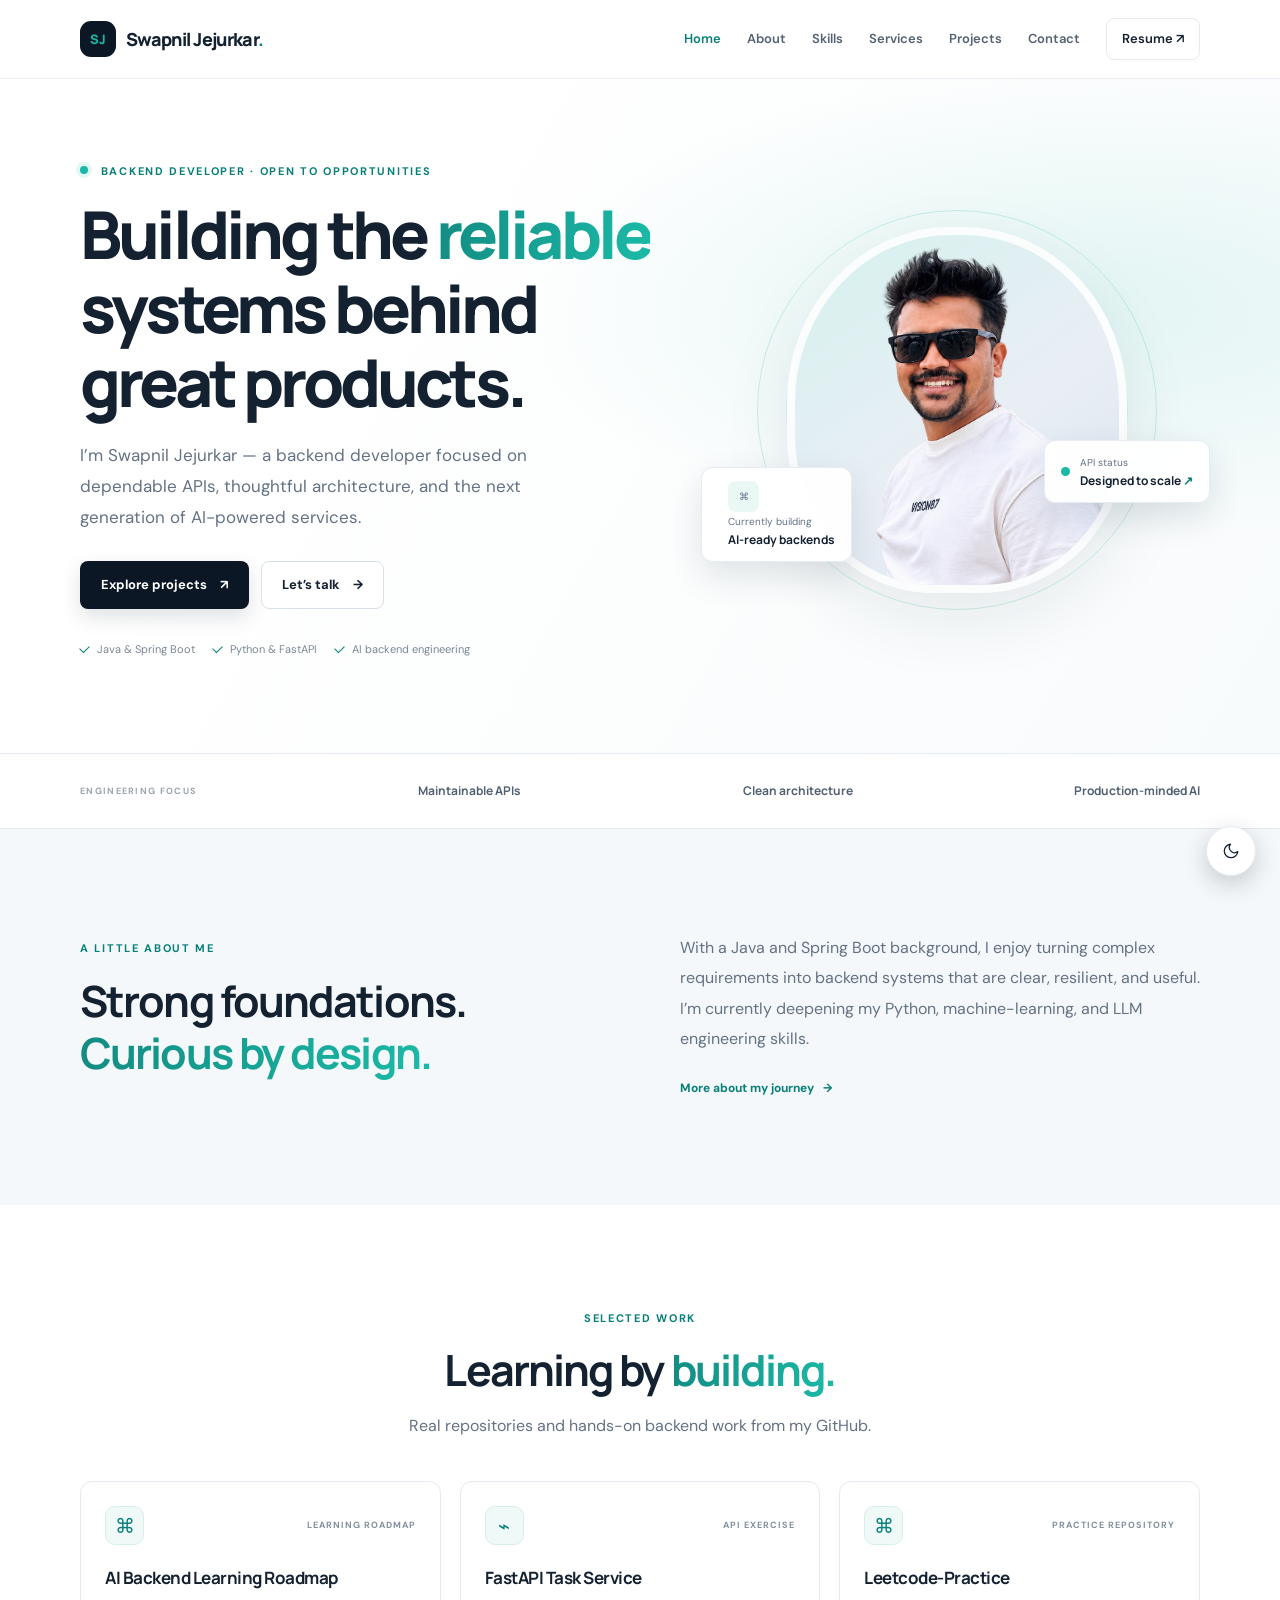
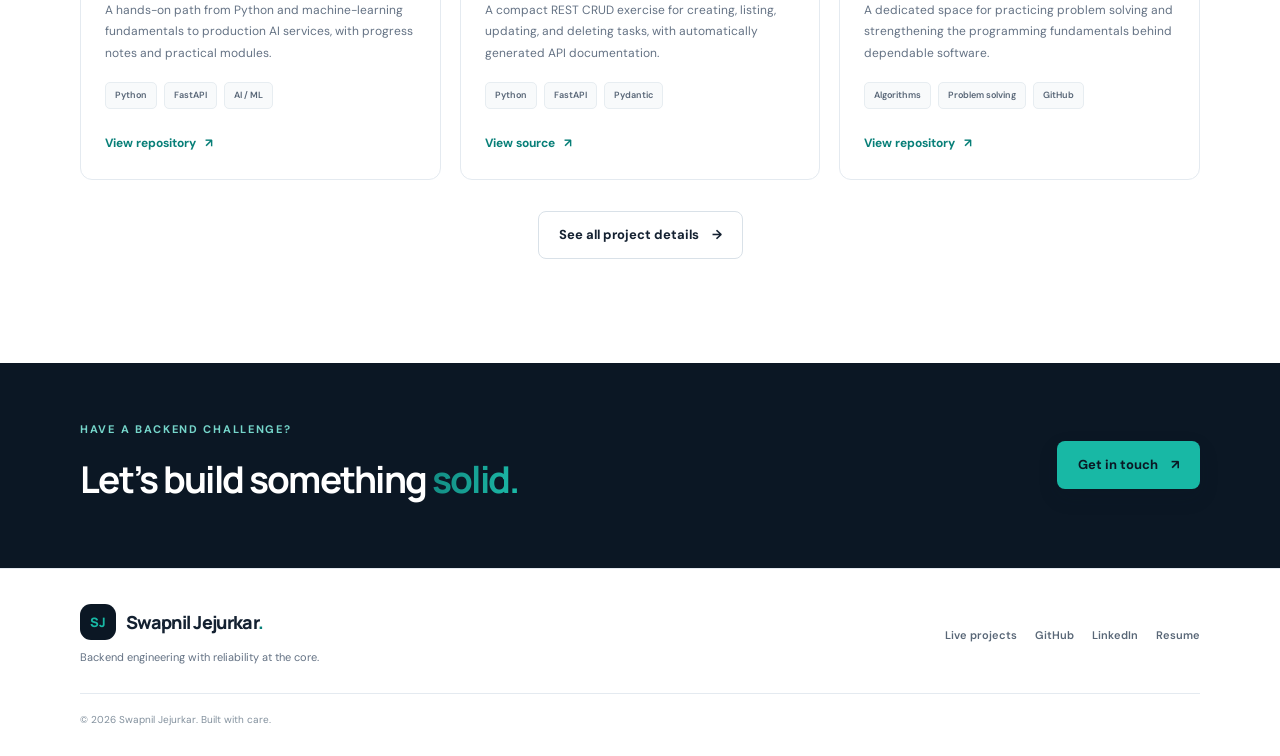
==== index.html @ c01555ca "Add files via upload" ====
<!doctype html>
<html lang="en">
<head>
  <meta charset="utf-8">
  <meta name="viewport" content="width=device-width, initial-scale=1">
  <meta name="description" content="Swapnil Jejurkar is a backend developer building reliable APIs and exploring production-ready AI services.">
  <meta name="theme-color" content="#0b1724">
  <title>Swapnil Jejurkar | Backend Developer</title>
  <link rel="preconnect" href="https://fonts.googleapis.com">
  <link rel="preconnect" href="https://fonts.gstatic.com" crossorigin>
  <link href="https://fonts.googleapis.com/css2?family=DM+Sans:wght@400;500;600;700&family=Manrope:wght@400;500;600;700;800&display=swap" rel="stylesheet">
  <link rel="stylesheet" href="css/style.css?v=20261013-2">
  <script src="js/main.js" defer></script>
</head>
<body>
  <a class="skip-link" href="#main">Skip to content</a>
  <header class="site-header">
    <div class="container header-inner">
      <a class="brand" href="index.html" aria-label="Swapnil Jejurkar home"><span class="brand-mark">SJ</span><span>Swapnil Jejurkar<span class="brand-dot">.</span></span></a>
      <button class="menu-toggle" type="button" aria-expanded="false" aria-controls="primary-nav" aria-label="Open navigation"><span></span><span></span><span></span></button>
      <nav class="primary-nav" id="primary-nav" aria-label="Main navigation">
        <a href="index.html" aria-current="page">Home</a><a href="about.html">About</a><a href="skills.html">Skills</a><a href="services.html">Services</a><a href="projects.html">Projects</a><a href="contact.html">Contact</a>
        <a class="nav-resume" href="resume.pdf" download>Resume <span aria-hidden="true">↗</span></a>
      </nav>
    </div>
  </header>
  <main id="main">
    <section class="hero section">
      <div class="container hero-grid">
        <div class="hero-copy reveal">
          <p class="eyebrow"><span class="status-dot"></span> Backend developer · Open to opportunities</p>
          <h1>Building the <span class="text-gradient">reliable</span><br>systems behind<br>great products.</h1>
          <p class="hero-intro">I’m Swapnil Jejurkar — a backend developer focused on dependable APIs, thoughtful architecture, and the next generation of AI-powered services.</p>
          <div class="button-row"><a class="button button-primary" href="projects.html">Explore projects <span aria-hidden="true">↗</span></a><a class="button button-outline" href="contact.html">Let’s talk <span aria-hidden="true">→</span></a></div>
          <div class="hero-meta"><span>Java &amp; Spring Boot</span><span>Python &amp; FastAPI</span><span>AI backend engineering</span></div>
        </div>
        <div class="hero-visual reveal">
          <div class="portrait portrait-large" data-portrait><img src="images/swapnil.png" alt="Portrait of Swapnil Jejurkar" fetchpriority="high"><span class="portrait-initials" aria-hidden="true">SJ</span></div>
          <div class="floating-card code-card"><span class="code-dot"></span><span>API status</span><strong>Designed to scale <b>↗</b></strong></div>
          <div class="floating-card role-card"><span class="role-icon" aria-hidden="true">⌘</span><span>Currently building</span><strong>AI-ready backends</strong></div>
          <div class="visual-orbit" aria-hidden="true"></div>
        </div>
      </div>
    </section>
    <section class="trust-strip"><div class="container trust-inner"><span>ENGINEERING FOCUS</span><div>Maintainable APIs</div><div>Clean architecture</div><div>Production-minded AI</div></div></section>
    <section class="section section-soft"><div class="container intro-grid"><div class="section-heading reveal"><p class="eyebrow">A little about me</p><h2>Strong foundations.<br><span class="text-gradient">Curious by design.</span></h2></div><div class="intro-copy reveal"><p>With a Java and Spring Boot background, I enjoy turning complex requirements into backend systems that are clear, resilient, and useful. I’m currently deepening my Python, machine-learning, and LLM engineering skills.</p><a class="text-link" href="about.html">More about my journey <span aria-hidden="true">→</span></a></div></div></section>
    <section class="section"><div class="container"><div class="section-heading centered reveal"><p class="eyebrow">Selected work</p><h2>Learning by <span class="text-gradient">building.</span></h2><p>Real repositories and hands-on backend work from my GitHub.</p></div><div class="project-grid">
      <article class="project-card reveal"><div class="project-top"><span class="project-icon" aria-hidden="true">⌘</span><span class="project-kind">Learning roadmap</span></div><h3>AI Backend Learning Roadmap</h3><p>A hands-on path from Python and machine-learning fundamentals to production AI services, with progress notes and practical modules.</p><div class="tag-list"><span>Python</span><span>FastAPI</span><span>AI / ML</span></div><a class="text-link" href="https://github.com/swapniel5/Ai-Backend-Roadmap" target="_blank" rel="noopener noreferrer">View repository <span aria-hidden="true">↗</span></a></article>
      <article class="project-card reveal"><div class="project-top"><span class="project-icon" aria-hidden="true">⌁</span><span class="project-kind">API exercise</span></div><h3>FastAPI Task Service</h3><p>A compact REST CRUD exercise for creating, listing, updating, and deleting tasks, with automatically generated API documentation.</p><div class="tag-list"><span>Python</span><span>FastAPI</span><span>Pydantic</span></div><a class="text-link" href="https://github.com/swapniel5/Ai-Backend-Roadmap/tree/main/fastapi-service" target="_blank" rel="noopener noreferrer">View source <span aria-hidden="true">↗</span></a></article>
      <article class="project-card reveal"><div class="project-top"><span class="project-icon" aria-hidden="true">⌘</span><span class="project-kind">Practice repository</span></div><h3>Leetcode-Practice</h3><p>A dedicated space for practicing problem solving and strengthening the programming fundamentals behind dependable software.</p><div class="tag-list"><span>Algorithms</span><span>Problem solving</span><span>GitHub</span></div><a class="text-link" href="https://github.com/swapniel5/Leetcode-Practice" target="_blank" rel="noopener noreferrer">View repository <span aria-hidden="true">↗</span></a></article>
    </div><div class="center-action"><a class="button button-outline" href="projects.html">See all project details <span aria-hidden="true">→</span></a></div></div></section>
    <section class="cta-band"><div class="container cta-inner"><div><p class="eyebrow">Have a backend challenge?</p><h2>Let’s build something <span class="text-gradient">solid.</span></h2></div><a class="button button-primary" href="contact.html">Get in touch <span aria-hidden="true">↗</span></a></div></section>
  </main>
  <footer class="site-footer"><div class="container footer-inner"><a class="brand footer-brand" href="index.html"><span class="brand-mark">SJ</span><span>Swapnil Jejurkar<span class="brand-dot">.</span></span></a><p>Backend engineering with reliability at the core.</p><div class="footer-links"><a href="projects.html">Live projects</a><a href="https://github.com/swapniel5" target="_blank" rel="noopener noreferrer">GitHub</a><a href="https://www.linkedin.com/in/your-profile/" target="_blank" rel="noopener noreferrer">LinkedIn</a><a href="resume.pdf" download>Resume</a></div><small>© <span data-year>2026</span> Swapnil Jejurkar. Built with care.</small></div></footer>
</body>
</html>
---- css/style.css ----
:root {
  color-scheme: light;
  --ink: #142131;
  --muted: #647284;
  --navy: #0b1724;
  --teal: #18b8a5;
  --teal-dark: #087f78;
  --line: #e4eaf0;
  --surface: #f5f8fa;
  --white: #fff;
  --button-foreground: #fff;
  --shadow: 0 24px 70px rgba(18, 42, 59, .09);
  --font-body: "DM Sans", sans-serif;
  --font-heading: "Manrope", sans-serif;
}

:root[data-theme="dark"] {
  color-scheme: dark;
  --ink: #e8eef3;
  --muted: #a6b3bf;
  --navy: #07111b;
  --teal-dark: #56d8c7;
  --line: #2b3948;
  --surface: #101d2a;
  --white: #172533;
  --button-foreground: #f5f8fa;
  --shadow: 0 24px 70px rgba(0, 0, 0, .28);
}

* { box-sizing: border-box; }
html { scroll-behavior: smooth; }
body { margin: 0; color: var(--ink); background: var(--white); font-family: var(--font-body); font-size: 16px; line-height: 1.7; -webkit-font-smoothing: antialiased; }
img { display: block; max-width: 100%; }
a { color: inherit; text-decoration: none; }
button, input, textarea { font: inherit; }
button, a { -webkit-tap-highlight-color: transparent; }
:focus-visible { outline: 3px solid #18b8a5; outline-offset: 4px; }
.container { width: min(1120px, calc(100% - 48px)); margin-inline: auto; }
.section { padding: 104px 0; background-color: var(--white); }
.section-soft { background: var(--surface); }
.skip-link { position: absolute; z-index: 20; top: 12px; left: 12px; padding: 10px 16px; transform: translateY(-160%); border-radius: 8px; background: var(--white); color: var(--ink); }
.skip-link:focus { transform: translateY(0); }

.site-header { position: sticky; z-index: 10; top: 0; border-bottom: 1px solid rgba(228, 234, 240, .78); background: rgba(255, 255, 255, .94); backdrop-filter: blur(16px); }
.header-inner { min-height: 78px; display: flex; align-items: center; justify-content: space-between; gap: 30px; }
.brand { display: inline-flex; align-items: center; gap: 10px; font: 800 18px var(--font-heading); letter-spacing: -.7px; }
.brand-mark { display: grid; width: 36px; height: 36px; place-items: center; border-radius: 11px; background: var(--navy); color: var(--teal); font-size: 13px; letter-spacing: 0; }
.brand-dot { color: var(--teal-dark); }
.primary-nav { display: flex; align-items: center; gap: 26px; color: #536172; font-size: 13px; font-weight: 600; }
.primary-nav a { transition: color .2s ease; }
.primary-nav a:hover, .primary-nav a[aria-current="page"] { color: var(--teal-dark); }
.primary-nav .nav-resume { padding: 9px 15px; border: 1px solid var(--line); border-radius: 8px; color: var(--ink); }
.primary-nav .nav-resume:hover { border-color: var(--teal); }
.theme-toggle { position: fixed; z-index: 15; right: 24px; bottom: 24px; display: grid; width: 50px; height: 50px; place-items: center; border: 1px solid var(--line); border-radius: 50%; background: var(--white); color: var(--ink); box-shadow: 0 8px 24px rgba(11, 23, 36, .2); cursor: pointer; transition: border-color .2s ease, transform .2s ease, background .2s ease; }
.theme-toggle:hover { transform: translateY(-2px); border-color: var(--teal); }
.theme-toggle svg { width: 18px; height: 18px; fill: none; stroke: currentColor; stroke-linecap: round; stroke-linejoin: round; stroke-width: 1.7; }
.theme-toggle .icon-sun, :root[data-theme="dark"] .theme-toggle .icon-moon { display: none; }
.theme-toggle .icon-moon, :root[data-theme="dark"] .theme-toggle .icon-sun { display: block; }
.menu-toggle { display: none; }

.hero { overflow: hidden; padding: 83px 0 94px; background: radial-gradient(ellipse at 84% 34%, rgba(24, 184, 165, .11), transparent 37%), linear-gradient(120deg, #fff 25%, #f8fbfc 100%); }
.hero-grid { display: grid; min-height: 478px; grid-template-columns: 1.08fr .92fr; align-items: center; gap: 64px; }
.eyebrow { margin: 0 0 17px; color: var(--teal-dark); font-size: 11px; font-weight: 700; letter-spacing: 1.7px; text-transform: uppercase; }
.status-dot { display: inline-block; width: 8px; height: 8px; margin-right: 8px; border-radius: 50%; background: var(--teal); box-shadow: 0 0 0 4px rgba(24, 184, 165, .12); vertical-align: 1px; }
h1, h2, h3, p { margin-top: 0; }
h1, h2, h3 { font-family: var(--font-heading); }
h1 { margin-bottom: 21px; font-size: clamp(42px, 5.3vw, 66px); font-weight: 800; letter-spacing: -3.8px; line-height: 1.12; }
.text-gradient { color: #078c82; background: linear-gradient(100deg, #138d84 4%, #1bb8a6 95%); -webkit-background-clip: text; background-clip: text; -webkit-text-fill-color: transparent; }
.hero-intro { max-width: 530px; margin-bottom: 29px; color: var(--muted); font-size: 17px; line-height: 1.8; }
.button-row, .project-actions { display: flex; flex-wrap: wrap; gap: 12px; }
.button { display: inline-flex; min-height: 48px; align-items: center; justify-content: center; gap: 13px; padding: 0 20px; border: 1px solid transparent; border-radius: 8px; cursor: pointer; font-size: 13px; font-weight: 700; transition: transform .2s ease, box-shadow .2s ease, background .2s ease; }
.button:hover { transform: translateY(-2px); }
.button-primary { background: var(--navy); color: var(--button-foreground); box-shadow: 0 8px 20px rgba(11, 23, 36, .13); }
.button-primary:hover { background: #18354a; box-shadow: 0 12px 26px rgba(11, 23, 36, .19); }
.button-outline { border-color: #d9e1e8; background: var(--white); color: var(--ink); }
.button-outline:hover { border-color: var(--teal); }
.button-small { min-height: 39px; padding: 0 12px; font-size: 11px; }
.hero-meta { display: flex; flex-wrap: wrap; gap: 18px; margin-top: 31px; color: #7a8793; font-size: 11px; }
.hero-meta span::before { content: ""; display: inline-block; width: 8px; height: 5px; margin-right: 8px; border-bottom: 1.5px solid var(--teal-dark); border-left: 1.5px solid var(--teal-dark); transform: rotate(-45deg); vertical-align: 2px; }
.hero-visual { position: relative; display: grid; min-height: 430px; place-items: center; }
.portrait { position: relative; z-index: 1; overflow: hidden; display: grid; place-items: center; border: 8px solid rgba(255, 255, 255, .88); border-radius: 48% 48% 43% 43%; background: linear-gradient(145deg, #d6f1ee, #e9eef5 58%, #d7e4ed); box-shadow: var(--shadow); }
.portrait img { width: 100%; height: 100%; object-fit: cover; object-position: center top; }
.portrait-large { width: min(340px, 76vw); height: 366px; }
.portrait-initials { display: none; position: absolute; color: rgba(11, 23, 36, .38); font: 800 80px var(--font-heading); letter-spacing: -7px; }
.portrait.is-placeholder .portrait-initials { display: block; }
.portrait.is-placeholder img { display: none; }
.visual-orbit { position: absolute; width: 400px; height: 400px; border: 1px solid rgba(24, 184, 165, .2); border-radius: 50%; }
.visual-orbit::before, .visual-orbit::after { position: absolute; content: ""; border: 1px solid rgba(24, 184, 165, .13); border-radius: 50%; }
.visual-orbit::before { inset: 28px; }
.visual-orbit::after { inset: 56px; }
.floating-card { position: absolute; z-index: 2; display: grid; grid-template-columns: auto 1fr; gap: 1px 10px; padding: 13px 16px; border: 1px solid rgba(228, 234, 240, .9); border-radius: 11px; background: rgba(255, 255, 255, .94); box-shadow: 0 14px 35px rgba(18, 42, 59, .12); }
.floating-card > span:not(.code-dot) { grid-column: 2; color: var(--muted); font-size: 10px; }
.floating-card strong { grid-column: 2; font: 700 12px var(--font-heading); }
.code-card { top: 245px; right: -10px; }
.code-card .code-dot { grid-row: 1 / span 2; align-self: center; width: 9px; height: 9px; border-radius: 50%; background: var(--teal); }
.code-card b { color: var(--teal-dark); }
.role-card { bottom: 63px; left: -13px; }
.role-icon { grid-row: 1 / span 2; display: grid; width: 31px; height: 31px; place-items: center; border-radius: 8px; background: #e9f7f5; color: var(--teal-dark); font-size: 18px; }

.trust-strip { border-block: 1px solid var(--line); background: #fff; }
.trust-inner { display: flex; min-height: 74px; align-items: center; justify-content: space-between; gap: 20px; color: #516171; font: 700 12px var(--font-heading); }
.trust-inner > span { color: #9aa5af; font: 700 9px var(--font-body); letter-spacing: 1.3px; }
.intro-grid, .values-grid { display: grid; grid-template-columns: 1fr 1fr; gap: 80px; align-items: center; }
.section-heading h2, .about-copy h2, .contact-copy h2, .learning-callout h2 { margin-bottom: 16px; font-size: clamp(30px, 4vw, 43px); letter-spacing: -1.9px; line-height: 1.2; }
.section-heading > p:last-child, .intro-copy p, .learning-callout p { color: var(--muted); }
.intro-copy p { margin-bottom: 19px; line-height: 1.9; }
.text-link { display: inline-flex; align-items: center; gap: 9px; color: var(--teal-dark); font-size: 12px; font-weight: 700; }
.text-link:hover { color: var(--teal-dark); }
.centered { max-width: 630px; margin: 0 auto 42px; text-align: center; }
.centered > p:last-child { color: var(--muted); }
.project-grid, .service-grid, .skill-grid { display: grid; grid-template-columns: repeat(3, 1fr); gap: 19px; }
.project-card, .service-card, .skill-card { padding: 24px; border: 1px solid var(--line); border-radius: 12px; background: var(--white); transition: transform .22s ease, box-shadow .22s ease, border-color .22s ease; }
.project-card:hover, .service-card:hover, .skill-card:hover { transform: translateY(-4px); border-color: #cde9e5; box-shadow: var(--shadow); }
.project-top { display: flex; align-items: center; justify-content: space-between; margin-bottom: 21px; }
.project-icon, .service-icon { display: grid; width: 39px; height: 39px; place-items: center; border: 1px solid #d7eeeb; border-radius: 10px; background: #eff9f8; color: var(--teal-dark); font-size: 20px; }
.project-kind, .service-number { color: #82909d; font-size: 9px; font-weight: 700; letter-spacing: 1px; text-transform: uppercase; }
.project-card h2, .project-card h3 { margin-bottom: 10px; font-size: 17px; letter-spacing: -.5px; line-height: 1.4; }
.project-card p, .service-card > p:not(.service-number), .skill-card > p { color: var(--muted); font-size: 12px; line-height: 1.8; }
.tag-list { display: flex; flex-wrap: wrap; gap: 7px; margin: 17px 0 19px; }
.tag-list span { padding: 5px 9px; border: 1px solid #e7edf1; border-radius: 5px; background: #f8fafb; color: #576576; font-size: 9px; font-weight: 600; }
.center-action { margin-top: 31px; text-align: center; }
.cta-band { padding: 57px 0; background: var(--navy); }
.cta-inner { display: flex; align-items: center; justify-content: space-between; gap: 25px; }
.cta-inner .eyebrow { margin-bottom: 9px; color: #75d5ca; }
.cta-inner h2 { margin: 0; color: #fff; font-size: clamp(27px, 3.5vw, 37px); letter-spacing: -1.7px; }
.cta-inner .button-primary { background: var(--teal); color: var(--navy); }
.site-footer { padding: 35px 0 28px; border-top: 1px solid var(--line); background: #fff; }
.footer-inner { display: grid; grid-template-columns: 1fr auto; align-items: center; gap: 8px 25px; }
.footer-brand { grid-column: 1; }
.footer-inner > p { grid-column: 1; margin: 0; color: var(--muted); font-size: 11px; }
.footer-links { display: flex; grid-column: 2; grid-row: 1 / span 2; flex-wrap: wrap; gap: 18px; color: #596777; font-size: 11px; font-weight: 600; }
.footer-links a:hover { color: var(--teal-dark); }
.footer-inner > small { grid-column: 1 / -1; margin-top: 19px; padding-top: 17px; border-top: 1px solid var(--line); color: #82909d; font-size: 10px; }

.page-hero { padding: 82px 0 70px; background: radial-gradient(ellipse at 78% 28%, rgba(24, 184, 165, .1), transparent 38%), var(--surface); }
.page-hero h1 { max-width: 800px; margin-bottom: 15px; font-size: clamp(40px, 5vw, 58px); }
.page-hero .container > p:last-child { max-width: 650px; margin-bottom: 0; color: var(--muted); font-size: 16px; }
.about-grid { display: grid; grid-template-columns: .8fr 1.2fr; align-items: center; gap: 76px; }
.about-photo-wrap { position: relative; max-width: 390px; margin-inline: auto; }
.portrait-about { width: 100%; height: 440px; border-radius: 47% 47% 14px 14px; }
.portrait-about .portrait-initials { font-size: 96px; }
.photo-caption { position: absolute; right: -22px; bottom: 24px; padding: 13px 16px; border: 1px solid var(--line); border-radius: 9px; background: #fff; box-shadow: var(--shadow); color: #566474; font-size: 11px; font-weight: 600; }
.about-copy h2 { max-width: 520px; }
.about-copy > p:not(.eyebrow) { color: var(--muted); font-size: 14px; line-height: 1.9; }
.about-copy .button { margin-top: 8px; }
.values-grid { align-items: start; }
.value-item { display: grid; grid-template-columns: 42px 1fr; gap: 12px; padding: 20px 0; border-bottom: 1px solid #e2e9ee; }
.value-item > span { color: var(--teal-dark); font: 700 12px var(--font-heading); }
.value-item h3 { margin-bottom: 5px; font-size: 15px; }
.value-item p { margin: 0; color: var(--muted); font-size: 12px; }
.skill-grid { grid-template-columns: repeat(2, 1fr); }
.skill-card { padding: 28px; }
.skill-card-heading { display: flex; align-items: center; gap: 13px; margin-bottom: 16px; }
.skill-card-heading h2 { margin: 0; font-size: 18px; letter-spacing: -.5px; }
.skill-card > p { min-height: 44px; }
.skill-card .tag-list { margin-bottom: 0; }
.learning-callout { display: flex; align-items: center; justify-content: space-between; gap: 35px; padding: 39px; border: 1px solid var(--line); border-radius: 14px; background: #fff; }
.learning-callout > div { max-width: 650px; }
.learning-callout h2 { font-size: 33px; }
.learning-callout p:last-child { margin-bottom: 0; font-size: 13px; line-height: 1.8; }
.service-grid { grid-template-columns: repeat(2, 1fr); }
.service-card { padding: 30px; }
.service-card .service-icon { margin-bottom: 19px; }
.service-card .service-number { margin-bottom: 8px; }
.service-card h2 { margin-bottom: 11px; font-size: 21px; letter-spacing: -.7px; }
.service-card > p:not(.service-number) { min-height: 66px; font-size: 13px; }
.project-grid-page { grid-template-columns: repeat(2, 1fr); }
.project-grid-page .project-card { padding: 28px; }
.project-grid-page .project-card h2 { font-size: 20px; }
.project-grid-page .project-card > p:not(.demo-note) { min-height: 82px; font-size: 13px; }
.project-actions { gap: 8px; }
.demo-note { margin: 11px 0 0 !important; color: #788592 !important; font-size: 10px !important; }
.contact-grid { display: grid; grid-template-columns: .8fr 1.2fr; align-items: start; gap: 74px; }
.contact-copy h2 { font-size: 38px; }
.contact-copy > p:not(.eyebrow) { color: var(--muted); font-size: 14px; }
.contact-links { display: grid; gap: 8px; margin-top: 30px; }
.contact-links > a { display: grid; grid-template-columns: 40px 1fr auto; align-items: center; gap: 12px; padding: 12px 0; border-bottom: 1px solid var(--line); }
.contact-link-icon { display: grid; width: 35px; height: 35px; place-items: center; border: 1px solid #d7eeeb; border-radius: 9px; background: #eff9f8; color: var(--teal-dark); font-size: 15px; font-weight: 700; }
.contact-links small, .contact-links strong { display: block; }
.contact-links small { color: #82909d; font-size: 9px; font-weight: 700; letter-spacing: 1px; }
.contact-links strong { overflow-wrap: anywhere; color: #344456; font-size: 11px; }
.contact-links > a > span:last-child { color: var(--teal-dark); }
.contact-form { padding: 27px; border: 1px solid var(--line); border-radius: 13px; background: #fff; box-shadow: 0 15px 50px rgba(18, 42, 59, .06); }
.form-row { display: grid; grid-template-columns: 1fr 1fr; gap: 15px; }
.form-field { display: grid; gap: 7px; margin-bottom: 16px; }
.form-field label { font-size: 11px; font-weight: 700; }
.form-field input, .form-field textarea { width: 100%; border: 1px solid #dfe6ec; border-radius: 7px; background: #fcfdfd; color: var(--ink); font-size: 12px; transition: border-color .2s ease, box-shadow .2s ease; }
.form-field input { min-height: 44px; padding: 0 12px; }
.form-field textarea { min-height: 130px; padding: 11px 12px; resize: vertical; }
.form-field input:focus, .form-field textarea:focus { outline: none; border-color: var(--teal); box-shadow: 0 0 0 3px rgba(24, 184, 165, .12); }
.form-field input::placeholder, .form-field textarea::placeholder { color: #9aa6b1; }
.form-note { margin: 14px 0 0; color: #788592; font-size: 10px; line-height: 1.6; }
.form-status { min-height: 20px; margin: 10px 0 0; color: var(--teal-dark); font-size: 12px; font-weight: 600; }

:root[data-theme="dark"] .site-header { border-bottom-color: var(--line); background: rgba(23, 37, 51, .94); }
:root[data-theme="dark"] .primary-nav { color: #bac5ce; }
:root[data-theme="dark"] .hero { background: radial-gradient(ellipse at 84% 34%, rgba(24, 184, 165, .12), transparent 37%), linear-gradient(120deg, #111f2c 25%, #152633 100%); }
:root[data-theme="dark"] .text-gradient { background-image: linear-gradient(100deg, #56d8c7 4%, #85eadb 95%); }
:root[data-theme="dark"] .button-outline { border-color: var(--line); }
:root[data-theme="dark"] .hero-meta { color: #a6b3bf; }
:root[data-theme="dark"] .portrait { border-color: rgba(23, 37, 51, .92); background: linear-gradient(145deg, #294740, #273643 58%, #324453); }
:root[data-theme="dark"] .portrait-initials { color: rgba(232, 238, 243, .45); }
:root[data-theme="dark"] .floating-card { border-color: var(--line); background: rgba(23, 37, 51, .96); }
:root[data-theme="dark"] .trust-strip, :root[data-theme="dark"] .site-footer { background-color: var(--white); }
:root[data-theme="dark"] .trust-inner { color: #c5d0d8; }
:root[data-theme="dark"] .trust-inner > span, :root[data-theme="dark"] .footer-inner > small, :root[data-theme="dark"] .project-kind, :root[data-theme="dark"] .service-number, :root[data-theme="dark"] .contact-links small { color: #a6b3bf; }
:root[data-theme="dark"] .project-card, :root[data-theme="dark"] .service-card, :root[data-theme="dark"] .skill-card, :root[data-theme="dark"] .learning-callout, :root[data-theme="dark"] .photo-caption, :root[data-theme="dark"] .contact-form { background: var(--white); }
:root[data-theme="dark"] .project-card:hover, :root[data-theme="dark"] .service-card:hover, :root[data-theme="dark"] .skill-card:hover { border-color: #39786f; }
:root[data-theme="dark"] .project-icon, :root[data-theme="dark"] .service-icon, :root[data-theme="dark"] .contact-link-icon, :root[data-theme="dark"] .role-icon { border-color: #31534f; background: #1d3939; }
:root[data-theme="dark"] .tag-list span { border-color: var(--line); background: #1c2b39; color: #d1d9df; }
:root[data-theme="dark"] .footer-links { color: #c5d0d8; }
:root[data-theme="dark"] .page-hero { background: radial-gradient(ellipse at 78% 28%, rgba(24, 184, 165, .1), transparent 38%), var(--surface); }
:root[data-theme="dark"] .photo-caption { color: #d4dde4; }
:root[data-theme="dark"] .value-item { border-bottom-color: var(--line); }
:root[data-theme="dark"] .contact-links strong { color: #d4dde4; }
:root[data-theme="dark"] .contact-form { border-color: var(--line); }
:root[data-theme="dark"] .form-field input, :root[data-theme="dark"] .form-field textarea { border-color: var(--line); background: #101d2a; color: var(--ink); }
:root[data-theme="dark"] .form-field input::placeholder, :root[data-theme="dark"] .form-field textarea::placeholder { color: #8796a4; }
:root[data-theme="dark"] .form-note, :root[data-theme="dark"] .demo-note { color: #a6b3bf !important; }
:root[data-theme="dark"] .primary-nav .nav-resume { color: var(--ink); }

.js .reveal { opacity: 0; transform: translateY(15px); transition: opacity .65s ease, transform .65s ease; }
.js .reveal.is-visible { opacity: 1; transform: translateY(0); }
@media (max-width: 900px) {
  .primary-nav { gap: 15px; }
  .hero-grid { gap: 24px; }
  .hero-visual { transform: scale(.92); }
  .about-grid, .contact-grid { gap: 40px; }
  .project-grid { grid-template-columns: repeat(2, 1fr); }
  .trust-inner { flex-wrap: wrap; justify-content: center; padding-block: 18px; }
  .trust-inner > span { width: 100%; text-align: center; }
}
@media (max-width: 680px) {
  .container { width: min(100% - 36px, 520px); }
  .section { padding: 72px 0; }
  .header-inner { min-height: 68px; }
  .menu-toggle { display: grid; width: 41px; height: 41px; align-content: center; justify-items: center; gap: 5px; border: 1px solid var(--line); border-radius: 8px; background: var(--white); cursor: pointer; }
  .menu-toggle span { width: 17px; height: 2px; border-radius: 3px; background: var(--ink); transition: transform .2s ease, opacity .2s ease; }
  .menu-toggle[aria-expanded="true"] span:first-child { transform: translateY(7px) rotate(45deg); }
  .menu-toggle[aria-expanded="true"] span:nth-child(2) { opacity: 0; }
  .menu-toggle[aria-expanded="true"] span:last-child { transform: translateY(-7px) rotate(-45deg); }
  .primary-nav { position: absolute; top: calc(100% + 1px); right: 0; left: 0; display: none; align-items: stretch; gap: 0; padding: 10px 24px 18px; border-bottom: 1px solid var(--line); background: var(--white); box-shadow: 0 18px 26px rgba(18, 42, 59, .08); }
  .primary-nav.is-open { display: flex; flex-direction: column; }
  .primary-nav a { padding: 10px 4px; }
  .primary-nav .nav-resume { margin-top: 5px; text-align: center; }
  .theme-toggle { right: 16px; bottom: 16px; width: 48px; height: 48px; }
  .hero { padding: 61px 0 72px; }
  .hero-grid { grid-template-columns: 1fr; gap: 20px; }
  .hero-copy { order: 1; }
  .hero-visual { min-height: 340px; order: 0; transform: none; }
  .portrait-large { width: 260px; height: 295px; }
  .visual-orbit { width: 320px; height: 320px; }
  .code-card { top: 210px; right: 0; }
  .role-card { bottom: 33px; left: 0; }
  h1 { font-size: clamp(42px, 12vw, 58px); letter-spacing: -2.7px; }
  .hero-intro { font-size: 15px; }
  .hero-meta { gap: 9px 15px; }
  .trust-inner { gap: 7px 20px; font-size: 10px; }
  .intro-grid, .values-grid, .about-grid, .contact-grid { grid-template-columns: 1fr; gap: 29px; }
  .section-heading h2, .about-copy h2, .contact-copy h2 { font-size: 34px; }
  .centered { margin-bottom: 29px; }
  .project-grid, .project-grid-page, .service-grid, .skill-grid { grid-template-columns: 1fr; }
  .cta-inner { align-items: flex-start; flex-direction: column; }
  .footer-inner { grid-template-columns: 1fr; gap: 10px; }
  .footer-links, .footer-inner > p, .footer-brand, .footer-inner > small { grid-column: 1; grid-row: auto; }
  .footer-links { gap: 12px 17px; margin-top: 6px; }
  .page-hero { padding: 60px 0 51px; }
  .page-hero h1 { font-size: clamp(39px, 11vw, 52px); letter-spacing: -2.5px; }
  .about-photo-wrap { width: min(100%, 330px); }
  .portrait-about { height: 360px; }
  .photo-caption { right: -7px; }
  .learning-callout { align-items: flex-start; flex-direction: column; padding: 26px; }
  .learning-callout h2 { font-size: 29px; }
  .service-card > p:not(.service-number), .project-grid-page .project-card > p:not(.demo-note) { min-height: 0; }
  .form-row { grid-template-columns: 1fr; gap: 0; }
  .contact-form { padding: 20px; }
}
@media (prefers-reduced-motion: reduce) {
  *, *::before, *::after { scroll-behavior: auto !important; animation-duration: .01ms !important; animation-iteration-count: 1 !important; transition-duration: .01ms !important; }
  .js .reveal { opacity: 1; transform: none; }
}
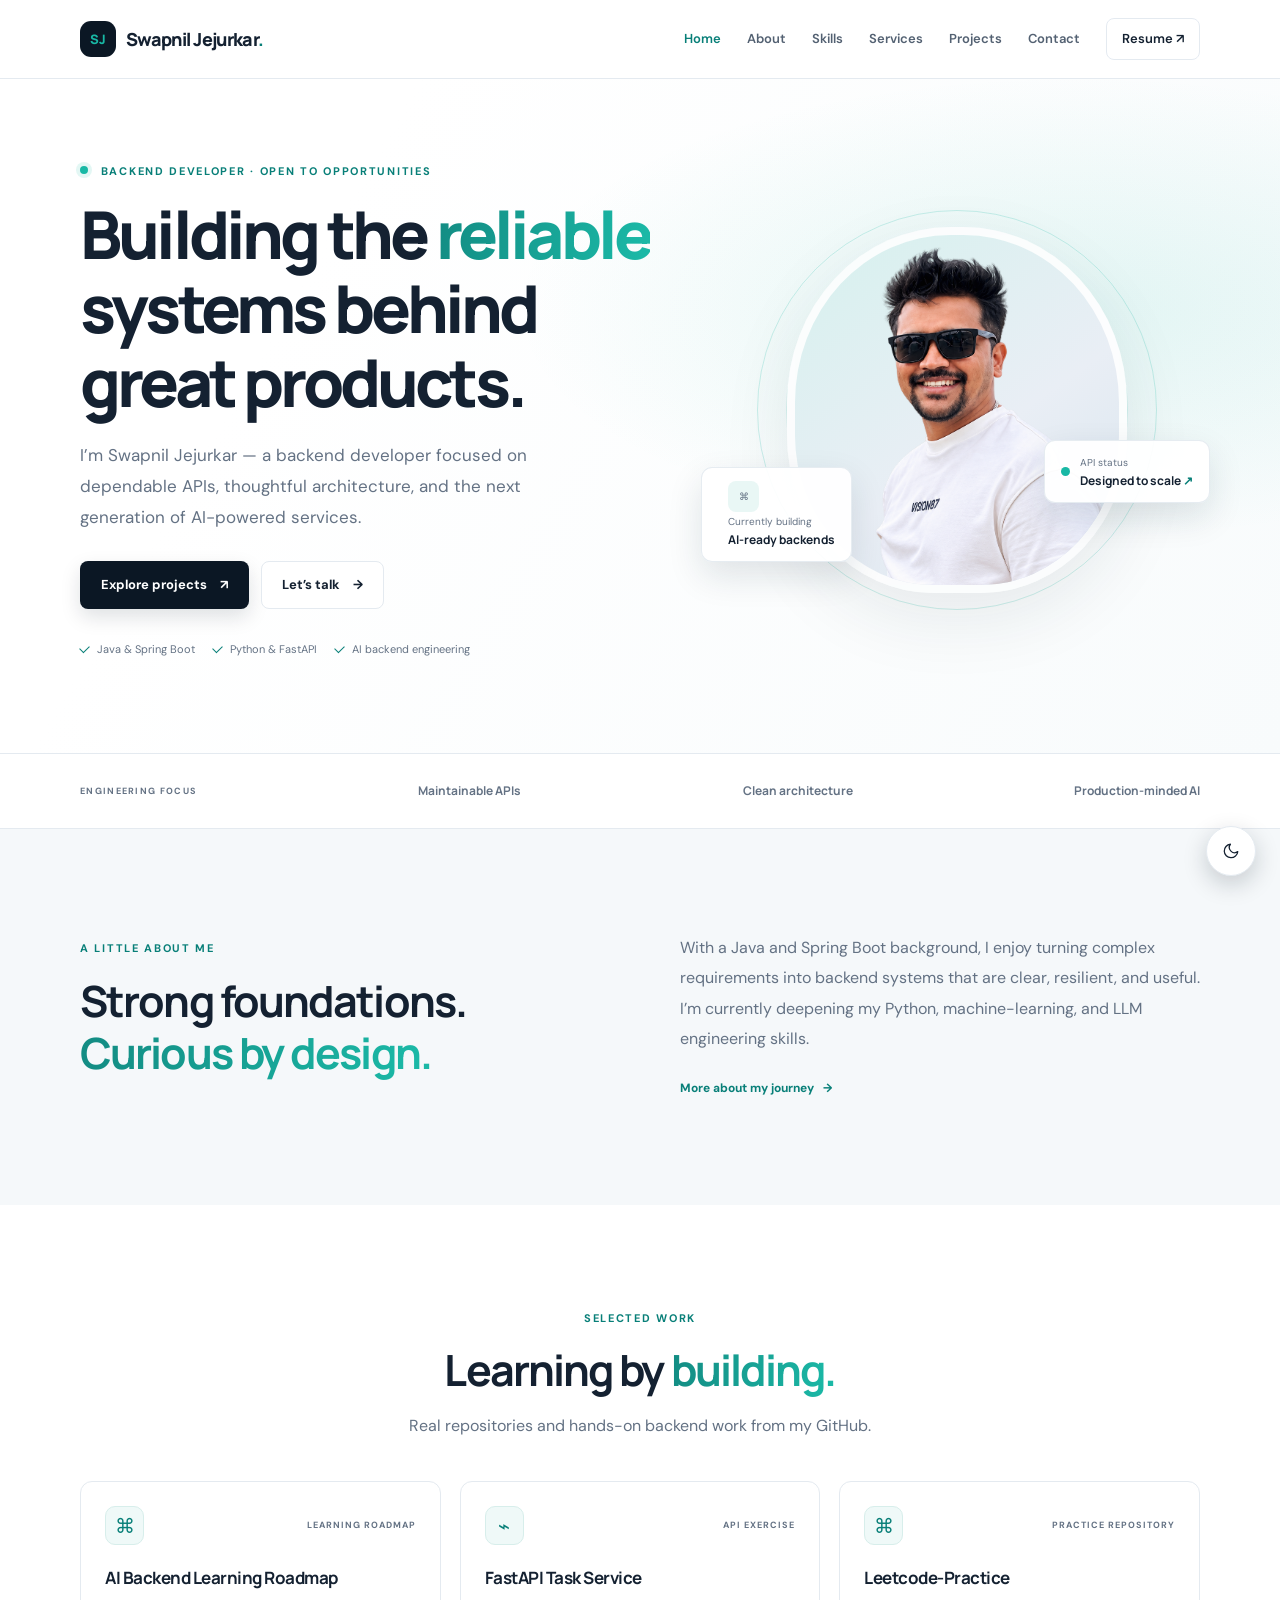
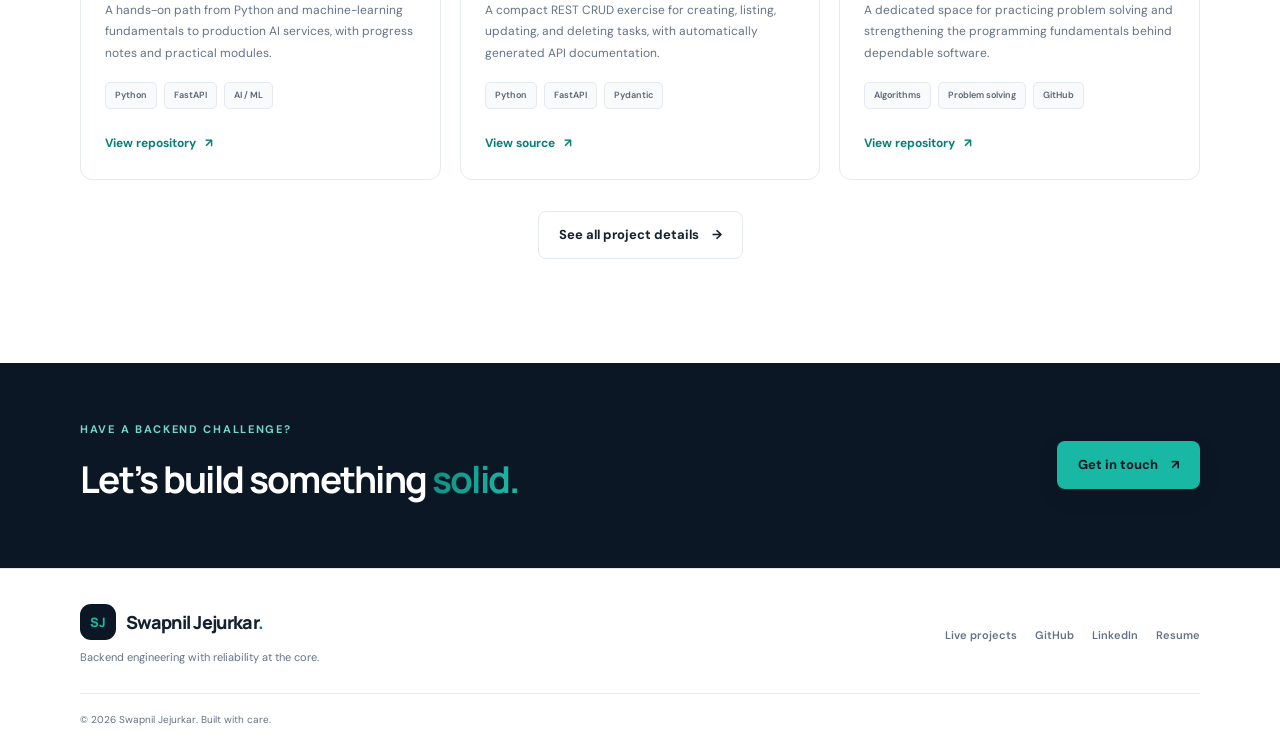
==== commit 4a54c5e6: "dark mode issue resolve" ====
--- a/index.html
+++ b/index.html
@@ -5,12 +5,42 @@
   <meta name="viewport" content="width=device-width, initial-scale=1">
   <meta name="description" content="Swapnil Jejurkar is a backend developer building reliable APIs and exploring production-ready AI services.">
   <meta name="theme-color" content="#0b1724">
+  <script src="js/theme-init.js?v=20261110-1"></script>
+  <meta name="robots" content="index, follow">
+  <link rel="canonical" href="https://swapniljejurkar.com/">
+  <meta property="og:type" content="website">
+  <meta property="og:locale" content="en_US">
+  <meta property="og:site_name" content="Swapnil Jejurkar">
+  <meta property="og:title" content="Swapnil Jejurkar | Backend Developer">
+  <meta property="og:description" content="Backend developer building reliable APIs and exploring production-ready AI services.">
+  <meta property="og:url" content="https://swapniljejurkar.com/">
+  <meta property="og:image" content="https://swapniljejurkar.com/images/swapnil.png">
+  <meta property="og:image:alt" content="Portrait of Swapnil Jejurkar">
+  <meta name="twitter:card" content="summary">
+  <meta name="twitter:title" content="Swapnil Jejurkar | Backend Developer">
+  <meta name="twitter:description" content="Backend developer building reliable APIs and exploring production-ready AI services.">
+  <meta name="twitter:image" content="https://swapniljejurkar.com/images/swapnil.png">
   <title>Swapnil Jejurkar | Backend Developer</title>
+  <script type="application/ld+json">
+    {
+      "@context": "https://schema.org",
+      "@type": "Person",
+      "name": "Swapnil Jejurkar",
+      "url": "https://swapniljejurkar.com/",
+      "image": "https://swapniljejurkar.com/images/swapnil.png",
+      "jobTitle": "Backend Developer",
+      "description": "Backend developer focused on dependable APIs, thoughtful architecture, and AI-powered services.",
+      "knowsAbout": ["Backend development", "Java", "Spring Boot", "Python", "FastAPI", "Artificial intelligence"],
+      "sameAs": [
+        "https://github.com/swapniel5"
+      ]
+    }
+  </script>
   <link rel="preconnect" href="https://fonts.googleapis.com">
   <link rel="preconnect" href="https://fonts.gstatic.com" crossorigin>
   <link href="https://fonts.googleapis.com/css2?family=DM+Sans:wght@400;500;600;700&family=Manrope:wght@400;500;600;700;800&display=swap" rel="stylesheet">
-  <link rel="stylesheet" href="css/style.css?v=20261013-2">
-  <script src="js/main.js" defer></script>
+  <link rel="stylesheet" href="css/style.css?v=20261110-1">
+  <script src="js/main.js?v=20261110-1" defer></script>
 </head>
 <body>
   <a class="skip-link" href="#main">Skip to content</a>
--- a/css/style.css
+++ b/css/style.css
@@ -1,105 +1,173 @@
 :root {
   color-scheme: light;
-  --ink: #142131;
-  --muted: #647284;
-  --navy: #0b1724;
-  --teal: #18b8a5;
-  --teal-dark: #087f78;
-  --line: #e4eaf0;
-  --surface: #f5f8fa;
-  --white: #fff;
-  --button-foreground: #fff;
+  --bg-primary: #fff;
+  --bg-secondary: #f5f8fa;
+  --bg-card: #fff;
+  --text-primary: #142131;
+  --text-secondary: #647284;
+  --text-muted: #647284;
+  --accent-primary: #18b8a5;
+  --accent-strong: #087f78;
+  --border-color: #e4eaf0;
+  --button-bg: #0b1724;
+  --button-text: #fff;
+  --button-hover-bg: #18354a;
+  --nav-bg: rgba(255, 255, 255, .94);
+  --nav-text: #536172;
+  --input-bg: #fcfdfd;
+  --input-placeholder: #647284;
+  --tag-bg: #f8fafb;
+  --tag-text: #576576;
+  --icon-bg: #eff9f8;
+  --icon-border: #d7eeeb;
+  --footer-bg: #fff;
+  --trust-bg: #fff;
+  --hero-bg: radial-gradient(ellipse at 84% 34%, rgba(24, 184, 165, .11), transparent 37%), linear-gradient(120deg, #fff 25%, #f8fbfc 100%);
+  --page-hero-bg: radial-gradient(ellipse at 78% 28%, rgba(24, 184, 165, .1), transparent 38%), var(--bg-secondary);
+  --gradient-text: linear-gradient(100deg, #138d84 4%, #1bb8a6 95%);
+  --floating-bg: rgba(255, 255, 255, .94);
+  --floating-border: rgba(228, 234, 240, .9);
+  --role-icon-bg: #e9f7f5;
+  --portrait-border: rgba(255, 255, 255, .88);
+  --portrait-bg: linear-gradient(145deg, #d6f1ee, #e9eef5 58%, #d7e4ed);
+  --portrait-initials: rgba(11, 23, 36, .38);
+  --card-hover-border: #cde9e5;
   --shadow: 0 24px 70px rgba(18, 42, 59, .09);
+  --button-shadow: 0 8px 20px rgba(11, 23, 36, .13);
+  --button-shadow-hover: 0 12px 26px rgba(11, 23, 36, .19);
+  --card-shadow: 0 15px 50px rgba(18, 42, 59, .06);
+  --floating-shadow: 0 14px 35px rgba(18, 42, 59, .12);
+  --toggle-shadow: 0 8px 24px rgba(11, 23, 36, .2);
+  --focus-ring: #18b8a5;
+  --line: var(--border-color);
+  --surface: var(--bg-secondary);
+  --white: var(--bg-card);
+  --ink: var(--text-primary);
+  --muted: var(--text-secondary);
+  --navy: var(--button-bg);
+  --teal: var(--accent-primary);
+  --teal-dark: var(--accent-strong);
+  --button-foreground: var(--button-text);
   --font-body: "DM Sans", sans-serif;
   --font-heading: "Manrope", sans-serif;
 }
 
 :root[data-theme="dark"] {
   color-scheme: dark;
-  --ink: #e8eef3;
-  --muted: #a6b3bf;
-  --navy: #07111b;
-  --teal-dark: #56d8c7;
-  --line: #2b3948;
-  --surface: #101d2a;
-  --white: #172533;
-  --button-foreground: #f5f8fa;
-  --shadow: 0 24px 70px rgba(0, 0, 0, .28);
+  --bg-primary: #111f2c;
+  --bg-secondary: #101d2a;
+  --bg-card: #172533;
+  --text-primary: #e8eef3;
+  --text-secondary: #a6b3bf;
+  --text-muted: #a6b3bf;
+  --accent-primary: #56d8c7;
+  --accent-strong: #56d8c7;
+  --border-color: #2b3948;
+  --button-bg: #07111b;
+  --button-text: #f5f8fa;
+  --button-hover-bg: #18354a;
+  --nav-bg: rgba(23, 37, 51, .94);
+  --nav-text: #bac5ce;
+  --input-bg: #101d2a;
+  --input-placeholder: #8796a4;
+  --tag-bg: #1c2b39;
+  --tag-text: #d1d9df;
+  --icon-bg: #1d3939;
+  --icon-border: #31534f;
+  --footer-bg: #172533;
+  --trust-bg: #172533;
+  --hero-bg: radial-gradient(ellipse at 84% 34%, rgba(24, 184, 165, .12), transparent 37%), linear-gradient(120deg, #111f2c 25%, #152633 100%);
+  --page-hero-bg: radial-gradient(ellipse at 78% 28%, rgba(24, 184, 165, .1), transparent 38%), #101d2a;
+  --gradient-text: linear-gradient(100deg, #56d8c7 4%, #85eadb 95%);
+  --floating-bg: rgba(23, 37, 51, .96);
+  --floating-border: #2b3948;
+  --role-icon-bg: #1d3939;
+  --portrait-border: rgba(23, 37, 51, .92);
+  --portrait-bg: linear-gradient(145deg, #294740, #273643 58%, #324453);
+  --portrait-initials: rgba(232, 238, 243, .45);
+  --card-hover-border: #39786f;
+  --floating-shadow: 0 14px 35px rgba(0, 0, 0, .24);
+  --toggle-shadow: 0 8px 24px rgba(0, 0, 0, .35);
+  --button-shadow: 0 8px 20px rgba(0, 0, 0, .2);
+  --button-shadow-hover: 0 12px 26px rgba(0, 0, 0, .28);
+  --card-shadow: 0 15px 50px rgba(0, 0, 0, .18);
+  --focus-ring: #56d8c7;
 }
 
 * { box-sizing: border-box; }
+*, *::before, *::after { transition: color .25s ease, background-color .25s ease, border-color .25s ease; }
 html { scroll-behavior: smooth; }
-body { margin: 0; color: var(--ink); background: var(--white); font-family: var(--font-body); font-size: 16px; line-height: 1.7; -webkit-font-smoothing: antialiased; }
+body { margin: 0; color: var(--text-primary); background: var(--bg-primary); font-family: var(--font-body); font-size: 16px; line-height: 1.7; -webkit-font-smoothing: antialiased; transition: color .25s ease, background-color .25s ease; }
 img { display: block; max-width: 100%; }
 a { color: inherit; text-decoration: none; }
 button, input, textarea { font: inherit; }
 button, a { -webkit-tap-highlight-color: transparent; }
-:focus-visible { outline: 3px solid #18b8a5; outline-offset: 4px; }
+:focus-visible { outline: 3px solid var(--focus-ring); outline-offset: 4px; }
 .container { width: min(1120px, calc(100% - 48px)); margin-inline: auto; }
-.section { padding: 104px 0; background-color: var(--white); }
-.section-soft { background: var(--surface); }
+.section { padding: 104px 0; background-color: var(--bg-primary); transition: background-color .25s ease; }
+.section-soft { background: var(--bg-secondary); }
 .skip-link { position: absolute; z-index: 20; top: 12px; left: 12px; padding: 10px 16px; transform: translateY(-160%); border-radius: 8px; background: var(--white); color: var(--ink); }
 .skip-link:focus { transform: translateY(0); }
 
-.site-header { position: sticky; z-index: 10; top: 0; border-bottom: 1px solid rgba(228, 234, 240, .78); background: rgba(255, 255, 255, .94); backdrop-filter: blur(16px); }
+.site-header { position: sticky; z-index: 10; top: 0; border-bottom: 1px solid var(--border-color); background: var(--nav-bg); backdrop-filter: blur(16px); transition: background-color .25s ease, border-color .25s ease; }
 .header-inner { min-height: 78px; display: flex; align-items: center; justify-content: space-between; gap: 30px; }
 .brand { display: inline-flex; align-items: center; gap: 10px; font: 800 18px var(--font-heading); letter-spacing: -.7px; }
 .brand-mark { display: grid; width: 36px; height: 36px; place-items: center; border-radius: 11px; background: var(--navy); color: var(--teal); font-size: 13px; letter-spacing: 0; }
 .brand-dot { color: var(--teal-dark); }
-.primary-nav { display: flex; align-items: center; gap: 26px; color: #536172; font-size: 13px; font-weight: 600; }
+.primary-nav { display: flex; align-items: center; gap: 26px; color: var(--nav-text); font-size: 13px; font-weight: 600; }
 .primary-nav a { transition: color .2s ease; }
 .primary-nav a:hover, .primary-nav a[aria-current="page"] { color: var(--teal-dark); }
-.primary-nav .nav-resume { padding: 9px 15px; border: 1px solid var(--line); border-radius: 8px; color: var(--ink); }
+.primary-nav .nav-resume { padding: 9px 15px; border: 1px solid var(--border-color); border-radius: 8px; color: var(--text-primary); }
 .primary-nav .nav-resume:hover { border-color: var(--teal); }
-.theme-toggle { position: fixed; z-index: 15; right: 24px; bottom: 24px; display: grid; width: 50px; height: 50px; place-items: center; border: 1px solid var(--line); border-radius: 50%; background: var(--white); color: var(--ink); box-shadow: 0 8px 24px rgba(11, 23, 36, .2); cursor: pointer; transition: border-color .2s ease, transform .2s ease, background .2s ease; }
+.theme-toggle { position: fixed; z-index: 15; right: 24px; bottom: 24px; display: grid; width: 50px; height: 50px; place-items: center; border: 1px solid var(--border-color); border-radius: 50%; background: var(--bg-card); color: var(--text-primary); box-shadow: var(--toggle-shadow); cursor: pointer; transition: border-color .2s ease, transform .2s ease, background .2s ease, color .2s ease; }
 .theme-toggle:hover { transform: translateY(-2px); border-color: var(--teal); }
 .theme-toggle svg { width: 18px; height: 18px; fill: none; stroke: currentColor; stroke-linecap: round; stroke-linejoin: round; stroke-width: 1.7; }
 .theme-toggle .icon-sun, :root[data-theme="dark"] .theme-toggle .icon-moon { display: none; }
 .theme-toggle .icon-moon, :root[data-theme="dark"] .theme-toggle .icon-sun { display: block; }
 .menu-toggle { display: none; }
 
-.hero { overflow: hidden; padding: 83px 0 94px; background: radial-gradient(ellipse at 84% 34%, rgba(24, 184, 165, .11), transparent 37%), linear-gradient(120deg, #fff 25%, #f8fbfc 100%); }
+.hero { overflow: hidden; padding: 83px 0 94px; background: var(--hero-bg); transition: background-color .25s ease; }
 .hero-grid { display: grid; min-height: 478px; grid-template-columns: 1.08fr .92fr; align-items: center; gap: 64px; }
 .eyebrow { margin: 0 0 17px; color: var(--teal-dark); font-size: 11px; font-weight: 700; letter-spacing: 1.7px; text-transform: uppercase; }
 .status-dot { display: inline-block; width: 8px; height: 8px; margin-right: 8px; border-radius: 50%; background: var(--teal); box-shadow: 0 0 0 4px rgba(24, 184, 165, .12); vertical-align: 1px; }
 h1, h2, h3, p { margin-top: 0; }
 h1, h2, h3 { font-family: var(--font-heading); }
 h1 { margin-bottom: 21px; font-size: clamp(42px, 5.3vw, 66px); font-weight: 800; letter-spacing: -3.8px; line-height: 1.12; }
-.text-gradient { color: #078c82; background: linear-gradient(100deg, #138d84 4%, #1bb8a6 95%); -webkit-background-clip: text; background-clip: text; -webkit-text-fill-color: transparent; }
+.text-gradient { color: var(--accent-strong); background: var(--gradient-text); -webkit-background-clip: text; background-clip: text; -webkit-text-fill-color: transparent; }
 .hero-intro { max-width: 530px; margin-bottom: 29px; color: var(--muted); font-size: 17px; line-height: 1.8; }
 .button-row, .project-actions { display: flex; flex-wrap: wrap; gap: 12px; }
-.button { display: inline-flex; min-height: 48px; align-items: center; justify-content: center; gap: 13px; padding: 0 20px; border: 1px solid transparent; border-radius: 8px; cursor: pointer; font-size: 13px; font-weight: 700; transition: transform .2s ease, box-shadow .2s ease, background .2s ease; }
+.button { display: inline-flex; min-height: 48px; align-items: center; justify-content: center; gap: 13px; padding: 0 20px; border: 1px solid transparent; border-radius: 8px; cursor: pointer; font-size: 13px; font-weight: 700; transition: transform .2s ease, box-shadow .2s ease, background .2s ease, color .25s ease, border-color .25s ease; }
 .button:hover { transform: translateY(-2px); }
-.button-primary { background: var(--navy); color: var(--button-foreground); box-shadow: 0 8px 20px rgba(11, 23, 36, .13); }
-.button-primary:hover { background: #18354a; box-shadow: 0 12px 26px rgba(11, 23, 36, .19); }
-.button-outline { border-color: #d9e1e8; background: var(--white); color: var(--ink); }
+.button-primary { background: var(--button-bg); color: var(--button-text); box-shadow: var(--button-shadow); }
+.button-primary:hover { background: var(--button-hover-bg); box-shadow: var(--button-shadow-hover); }
+.button-outline { border-color: var(--border-color); background: var(--bg-card); color: var(--text-primary); }
 .button-outline:hover { border-color: var(--teal); }
 .button-small { min-height: 39px; padding: 0 12px; font-size: 11px; }
-.hero-meta { display: flex; flex-wrap: wrap; gap: 18px; margin-top: 31px; color: #7a8793; font-size: 11px; }
+.hero-meta { display: flex; flex-wrap: wrap; gap: 18px; margin-top: 31px; color: var(--text-muted); font-size: 11px; }
 .hero-meta span::before { content: ""; display: inline-block; width: 8px; height: 5px; margin-right: 8px; border-bottom: 1.5px solid var(--teal-dark); border-left: 1.5px solid var(--teal-dark); transform: rotate(-45deg); vertical-align: 2px; }
 .hero-visual { position: relative; display: grid; min-height: 430px; place-items: center; }
-.portrait { position: relative; z-index: 1; overflow: hidden; display: grid; place-items: center; border: 8px solid rgba(255, 255, 255, .88); border-radius: 48% 48% 43% 43%; background: linear-gradient(145deg, #d6f1ee, #e9eef5 58%, #d7e4ed); box-shadow: var(--shadow); }
+.portrait { position: relative; z-index: 1; overflow: hidden; display: grid; place-items: center; border: 8px solid var(--portrait-border); border-radius: 48% 48% 43% 43%; background: var(--portrait-bg); box-shadow: var(--shadow); }
 .portrait img { width: 100%; height: 100%; object-fit: cover; object-position: center top; }
 .portrait-large { width: min(340px, 76vw); height: 366px; }
-.portrait-initials { display: none; position: absolute; color: rgba(11, 23, 36, .38); font: 800 80px var(--font-heading); letter-spacing: -7px; }
+.portrait-initials { display: none; position: absolute; color: var(--portrait-initials); font: 800 80px var(--font-heading); letter-spacing: -7px; }
 .portrait.is-placeholder .portrait-initials { display: block; }
 .portrait.is-placeholder img { display: none; }
 .visual-orbit { position: absolute; width: 400px; height: 400px; border: 1px solid rgba(24, 184, 165, .2); border-radius: 50%; }
 .visual-orbit::before, .visual-orbit::after { position: absolute; content: ""; border: 1px solid rgba(24, 184, 165, .13); border-radius: 50%; }
 .visual-orbit::before { inset: 28px; }
 .visual-orbit::after { inset: 56px; }
-.floating-card { position: absolute; z-index: 2; display: grid; grid-template-columns: auto 1fr; gap: 1px 10px; padding: 13px 16px; border: 1px solid rgba(228, 234, 240, .9); border-radius: 11px; background: rgba(255, 255, 255, .94); box-shadow: 0 14px 35px rgba(18, 42, 59, .12); }
+.floating-card { position: absolute; z-index: 2; display: grid; grid-template-columns: auto 1fr; gap: 1px 10px; padding: 13px 16px; border: 1px solid var(--floating-border); border-radius: 11px; background: var(--floating-bg); box-shadow: var(--floating-shadow); transition: background-color .25s ease, border-color .25s ease; }
 .floating-card > span:not(.code-dot) { grid-column: 2; color: var(--muted); font-size: 10px; }
 .floating-card strong { grid-column: 2; font: 700 12px var(--font-heading); }
 .code-card { top: 245px; right: -10px; }
 .code-card .code-dot { grid-row: 1 / span 2; align-self: center; width: 9px; height: 9px; border-radius: 50%; background: var(--teal); }
 .code-card b { color: var(--teal-dark); }
 .role-card { bottom: 63px; left: -13px; }
-.role-icon { grid-row: 1 / span 2; display: grid; width: 31px; height: 31px; place-items: center; border-radius: 8px; background: #e9f7f5; color: var(--teal-dark); font-size: 18px; }
-
-.trust-strip { border-block: 1px solid var(--line); background: #fff; }
-.trust-inner { display: flex; min-height: 74px; align-items: center; justify-content: space-between; gap: 20px; color: #516171; font: 700 12px var(--font-heading); }
-.trust-inner > span { color: #9aa5af; font: 700 9px var(--font-body); letter-spacing: 1.3px; }
+.role-icon { grid-row: 1 / span 2; display: grid; width: 31px; height: 31px; place-items: center; border-radius: 8px; background: var(--role-icon-bg); color: var(--accent-strong); font-size: 18px; }
+
+.trust-strip { border-block: 1px solid var(--border-color); background: var(--trust-bg); transition: background-color .25s ease, border-color .25s ease; }
+.trust-inner { display: flex; min-height: 74px; align-items: center; justify-content: space-between; gap: 20px; color: var(--text-secondary); font: 700 12px var(--font-heading); }
+.trust-inner > span { color: var(--text-muted); font: 700 9px var(--font-body); letter-spacing: 1.3px; }
 .intro-grid, .values-grid { display: grid; grid-template-columns: 1fr 1fr; gap: 80px; align-items: center; }
 .section-heading h2, .about-copy h2, .contact-copy h2, .learning-callout h2 { margin-bottom: 16px; font-size: clamp(30px, 4vw, 43px); letter-spacing: -1.9px; line-height: 1.2; }
 .section-heading > p:last-child, .intro-copy p, .learning-callout p { color: var(--muted); }
@@ -109,42 +177,42 @@
 .centered { max-width: 630px; margin: 0 auto 42px; text-align: center; }
 .centered > p:last-child { color: var(--muted); }
 .project-grid, .service-grid, .skill-grid { display: grid; grid-template-columns: repeat(3, 1fr); gap: 19px; }
-.project-card, .service-card, .skill-card { padding: 24px; border: 1px solid var(--line); border-radius: 12px; background: var(--white); transition: transform .22s ease, box-shadow .22s ease, border-color .22s ease; }
-.project-card:hover, .service-card:hover, .skill-card:hover { transform: translateY(-4px); border-color: #cde9e5; box-shadow: var(--shadow); }
+.project-card, .service-card, .skill-card { padding: 24px; border: 1px solid var(--border-color); border-radius: 12px; background: var(--bg-card); transition: transform .22s ease, box-shadow .22s ease, border-color .22s ease, background-color .25s ease, color .25s ease; }
+.project-card:hover, .service-card:hover, .skill-card:hover { transform: translateY(-4px); border-color: var(--card-hover-border); box-shadow: var(--shadow); }
 .project-top { display: flex; align-items: center; justify-content: space-between; margin-bottom: 21px; }
-.project-icon, .service-icon { display: grid; width: 39px; height: 39px; place-items: center; border: 1px solid #d7eeeb; border-radius: 10px; background: #eff9f8; color: var(--teal-dark); font-size: 20px; }
-.project-kind, .service-number { color: #82909d; font-size: 9px; font-weight: 700; letter-spacing: 1px; text-transform: uppercase; }
+.project-icon, .service-icon { display: grid; width: 39px; height: 39px; place-items: center; border: 1px solid var(--icon-border); border-radius: 10px; background: var(--icon-bg); color: var(--accent-strong); font-size: 20px; }
+.project-kind, .service-number { color: var(--text-muted); font-size: 9px; font-weight: 700; letter-spacing: 1px; text-transform: uppercase; }
 .project-card h2, .project-card h3 { margin-bottom: 10px; font-size: 17px; letter-spacing: -.5px; line-height: 1.4; }
 .project-card p, .service-card > p:not(.service-number), .skill-card > p { color: var(--muted); font-size: 12px; line-height: 1.8; }
 .tag-list { display: flex; flex-wrap: wrap; gap: 7px; margin: 17px 0 19px; }
-.tag-list span { padding: 5px 9px; border: 1px solid #e7edf1; border-radius: 5px; background: #f8fafb; color: #576576; font-size: 9px; font-weight: 600; }
+.tag-list span { padding: 5px 9px; border: 1px solid var(--border-color); border-radius: 5px; background: var(--tag-bg); color: var(--tag-text); font-size: 9px; font-weight: 600; }
 .center-action { margin-top: 31px; text-align: center; }
 .cta-band { padding: 57px 0; background: var(--navy); }
 .cta-inner { display: flex; align-items: center; justify-content: space-between; gap: 25px; }
 .cta-inner .eyebrow { margin-bottom: 9px; color: #75d5ca; }
 .cta-inner h2 { margin: 0; color: #fff; font-size: clamp(27px, 3.5vw, 37px); letter-spacing: -1.7px; }
 .cta-inner .button-primary { background: var(--teal); color: var(--navy); }
-.site-footer { padding: 35px 0 28px; border-top: 1px solid var(--line); background: #fff; }
+.site-footer { padding: 35px 0 28px; border-top: 1px solid var(--border-color); background: var(--footer-bg); transition: background-color .25s ease, border-color .25s ease; }
 .footer-inner { display: grid; grid-template-columns: 1fr auto; align-items: center; gap: 8px 25px; }
 .footer-brand { grid-column: 1; }
 .footer-inner > p { grid-column: 1; margin: 0; color: var(--muted); font-size: 11px; }
-.footer-links { display: flex; grid-column: 2; grid-row: 1 / span 2; flex-wrap: wrap; gap: 18px; color: #596777; font-size: 11px; font-weight: 600; }
+.footer-links { display: flex; grid-column: 2; grid-row: 1 / span 2; flex-wrap: wrap; gap: 18px; color: var(--text-secondary); font-size: 11px; font-weight: 600; }
 .footer-links a:hover { color: var(--teal-dark); }
-.footer-inner > small { grid-column: 1 / -1; margin-top: 19px; padding-top: 17px; border-top: 1px solid var(--line); color: #82909d; font-size: 10px; }
-
-.page-hero { padding: 82px 0 70px; background: radial-gradient(ellipse at 78% 28%, rgba(24, 184, 165, .1), transparent 38%), var(--surface); }
+.footer-inner > small { grid-column: 1 / -1; margin-top: 19px; padding-top: 17px; border-top: 1px solid var(--border-color); color: var(--text-muted); font-size: 10px; }
+
+.page-hero { padding: 82px 0 70px; background: var(--page-hero-bg); }
 .page-hero h1 { max-width: 800px; margin-bottom: 15px; font-size: clamp(40px, 5vw, 58px); }
 .page-hero .container > p:last-child { max-width: 650px; margin-bottom: 0; color: var(--muted); font-size: 16px; }
 .about-grid { display: grid; grid-template-columns: .8fr 1.2fr; align-items: center; gap: 76px; }
 .about-photo-wrap { position: relative; max-width: 390px; margin-inline: auto; }
 .portrait-about { width: 100%; height: 440px; border-radius: 47% 47% 14px 14px; }
 .portrait-about .portrait-initials { font-size: 96px; }
-.photo-caption { position: absolute; right: -22px; bottom: 24px; padding: 13px 16px; border: 1px solid var(--line); border-radius: 9px; background: #fff; box-shadow: var(--shadow); color: #566474; font-size: 11px; font-weight: 600; }
+.photo-caption { position: absolute; right: -22px; bottom: 24px; padding: 13px 16px; border: 1px solid var(--border-color); border-radius: 9px; background: var(--bg-card); box-shadow: var(--shadow); color: var(--text-secondary); font-size: 11px; font-weight: 600; }
 .about-copy h2 { max-width: 520px; }
 .about-copy > p:not(.eyebrow) { color: var(--muted); font-size: 14px; line-height: 1.9; }
 .about-copy .button { margin-top: 8px; }
 .values-grid { align-items: start; }
-.value-item { display: grid; grid-template-columns: 42px 1fr; gap: 12px; padding: 20px 0; border-bottom: 1px solid #e2e9ee; }
+.value-item { display: grid; grid-template-columns: 42px 1fr; gap: 12px; padding: 20px 0; border-bottom: 1px solid var(--border-color); }
 .value-item > span { color: var(--teal-dark); font: 700 12px var(--font-heading); }
 .value-item h3 { margin-bottom: 5px; font-size: 15px; }
 .value-item p { margin: 0; color: var(--muted); font-size: 12px; }
@@ -154,7 +222,7 @@
 .skill-card-heading h2 { margin: 0; font-size: 18px; letter-spacing: -.5px; }
 .skill-card > p { min-height: 44px; }
 .skill-card .tag-list { margin-bottom: 0; }
-.learning-callout { display: flex; align-items: center; justify-content: space-between; gap: 35px; padding: 39px; border: 1px solid var(--line); border-radius: 14px; background: #fff; }
+.learning-callout { display: flex; align-items: center; justify-content: space-between; gap: 35px; padding: 39px; border: 1px solid var(--border-color); border-radius: 14px; background: var(--bg-card); transition: background-color .25s ease, border-color .25s ease; }
 .learning-callout > div { max-width: 650px; }
 .learning-callout h2 { font-size: 33px; }
 .learning-callout p:last-child { margin-bottom: 0; font-size: 13px; line-height: 1.8; }
@@ -169,55 +237,28 @@
 .project-grid-page .project-card h2 { font-size: 20px; }
 .project-grid-page .project-card > p:not(.demo-note) { min-height: 82px; font-size: 13px; }
 .project-actions { gap: 8px; }
-.demo-note { margin: 11px 0 0 !important; color: #788592 !important; font-size: 10px !important; }
+.demo-note { margin: 11px 0 0 !important; color: var(--text-muted) !important; font-size: 10px !important; }
 .contact-grid { display: grid; grid-template-columns: .8fr 1.2fr; align-items: start; gap: 74px; }
 .contact-copy h2 { font-size: 38px; }
 .contact-copy > p:not(.eyebrow) { color: var(--muted); font-size: 14px; }
 .contact-links { display: grid; gap: 8px; margin-top: 30px; }
 .contact-links > a { display: grid; grid-template-columns: 40px 1fr auto; align-items: center; gap: 12px; padding: 12px 0; border-bottom: 1px solid var(--line); }
-.contact-link-icon { display: grid; width: 35px; height: 35px; place-items: center; border: 1px solid #d7eeeb; border-radius: 9px; background: #eff9f8; color: var(--teal-dark); font-size: 15px; font-weight: 700; }
+.contact-link-icon { display: grid; width: 35px; height: 35px; place-items: center; border: 1px solid var(--icon-border); border-radius: 9px; background: var(--icon-bg); color: var(--accent-strong); font-size: 15px; font-weight: 700; }
 .contact-links small, .contact-links strong { display: block; }
-.contact-links small { color: #82909d; font-size: 9px; font-weight: 700; letter-spacing: 1px; }
-.contact-links strong { overflow-wrap: anywhere; color: #344456; font-size: 11px; }
+.contact-links small { color: var(--text-muted); font-size: 9px; font-weight: 700; letter-spacing: 1px; }
+.contact-links strong { overflow-wrap: anywhere; color: var(--text-primary); font-size: 11px; }
 .contact-links > a > span:last-child { color: var(--teal-dark); }
-.contact-form { padding: 27px; border: 1px solid var(--line); border-radius: 13px; background: #fff; box-shadow: 0 15px 50px rgba(18, 42, 59, .06); }
+.contact-form { padding: 27px; border: 1px solid var(--border-color); border-radius: 13px; background: var(--bg-card); box-shadow: var(--card-shadow); transition: background-color .25s ease, border-color .25s ease; }
 .form-row { display: grid; grid-template-columns: 1fr 1fr; gap: 15px; }
 .form-field { display: grid; gap: 7px; margin-bottom: 16px; }
 .form-field label { font-size: 11px; font-weight: 700; }
-.form-field input, .form-field textarea { width: 100%; border: 1px solid #dfe6ec; border-radius: 7px; background: #fcfdfd; color: var(--ink); font-size: 12px; transition: border-color .2s ease, box-shadow .2s ease; }
+.form-field input, .form-field textarea { width: 100%; border: 1px solid var(--border-color); border-radius: 7px; background: var(--input-bg); color: var(--text-primary); font-size: 12px; transition: border-color .2s ease, box-shadow .2s ease, background-color .25s ease, color .25s ease; }
 .form-field input { min-height: 44px; padding: 0 12px; }
 .form-field textarea { min-height: 130px; padding: 11px 12px; resize: vertical; }
 .form-field input:focus, .form-field textarea:focus { outline: none; border-color: var(--teal); box-shadow: 0 0 0 3px rgba(24, 184, 165, .12); }
-.form-field input::placeholder, .form-field textarea::placeholder { color: #9aa6b1; }
-.form-note { margin: 14px 0 0; color: #788592; font-size: 10px; line-height: 1.6; }
+.form-field input::placeholder, .form-field textarea::placeholder { color: var(--input-placeholder); }
+.form-note { margin: 14px 0 0; color: var(--text-muted); font-size: 10px; line-height: 1.6; }
 .form-status { min-height: 20px; margin: 10px 0 0; color: var(--teal-dark); font-size: 12px; font-weight: 600; }
-
-:root[data-theme="dark"] .site-header { border-bottom-color: var(--line); background: rgba(23, 37, 51, .94); }
-:root[data-theme="dark"] .primary-nav { color: #bac5ce; }
-:root[data-theme="dark"] .hero { background: radial-gradient(ellipse at 84% 34%, rgba(24, 184, 165, .12), transparent 37%), linear-gradient(120deg, #111f2c 25%, #152633 100%); }
-:root[data-theme="dark"] .text-gradient { background-image: linear-gradient(100deg, #56d8c7 4%, #85eadb 95%); }
-:root[data-theme="dark"] .button-outline { border-color: var(--line); }
-:root[data-theme="dark"] .hero-meta { color: #a6b3bf; }
-:root[data-theme="dark"] .portrait { border-color: rgba(23, 37, 51, .92); background: linear-gradient(145deg, #294740, #273643 58%, #324453); }
-:root[data-theme="dark"] .portrait-initials { color: rgba(232, 238, 243, .45); }
-:root[data-theme="dark"] .floating-card { border-color: var(--line); background: rgba(23, 37, 51, .96); }
-:root[data-theme="dark"] .trust-strip, :root[data-theme="dark"] .site-footer { background-color: var(--white); }
-:root[data-theme="dark"] .trust-inner { color: #c5d0d8; }
-:root[data-theme="dark"] .trust-inner > span, :root[data-theme="dark"] .footer-inner > small, :root[data-theme="dark"] .project-kind, :root[data-theme="dark"] .service-number, :root[data-theme="dark"] .contact-links small { color: #a6b3bf; }
-:root[data-theme="dark"] .project-card, :root[data-theme="dark"] .service-card, :root[data-theme="dark"] .skill-card, :root[data-theme="dark"] .learning-callout, :root[data-theme="dark"] .photo-caption, :root[data-theme="dark"] .contact-form { background: var(--white); }
-:root[data-theme="dark"] .project-card:hover, :root[data-theme="dark"] .service-card:hover, :root[data-theme="dark"] .skill-card:hover { border-color: #39786f; }
-:root[data-theme="dark"] .project-icon, :root[data-theme="dark"] .service-icon, :root[data-theme="dark"] .contact-link-icon, :root[data-theme="dark"] .role-icon { border-color: #31534f; background: #1d3939; }
-:root[data-theme="dark"] .tag-list span { border-color: var(--line); background: #1c2b39; color: #d1d9df; }
-:root[data-theme="dark"] .footer-links { color: #c5d0d8; }
-:root[data-theme="dark"] .page-hero { background: radial-gradient(ellipse at 78% 28%, rgba(24, 184, 165, .1), transparent 38%), var(--surface); }
-:root[data-theme="dark"] .photo-caption { color: #d4dde4; }
-:root[data-theme="dark"] .value-item { border-bottom-color: var(--line); }
-:root[data-theme="dark"] .contact-links strong { color: #d4dde4; }
-:root[data-theme="dark"] .contact-form { border-color: var(--line); }
-:root[data-theme="dark"] .form-field input, :root[data-theme="dark"] .form-field textarea { border-color: var(--line); background: #101d2a; color: var(--ink); }
-:root[data-theme="dark"] .form-field input::placeholder, :root[data-theme="dark"] .form-field textarea::placeholder { color: #8796a4; }
-:root[data-theme="dark"] .form-note, :root[data-theme="dark"] .demo-note { color: #a6b3bf !important; }
-:root[data-theme="dark"] .primary-nav .nav-resume { color: var(--ink); }
 
 .js .reveal { opacity: 0; transform: translateY(15px); transition: opacity .65s ease, transform .65s ease; }
 .js .reveal.is-visible { opacity: 1; transform: translateY(0); }
